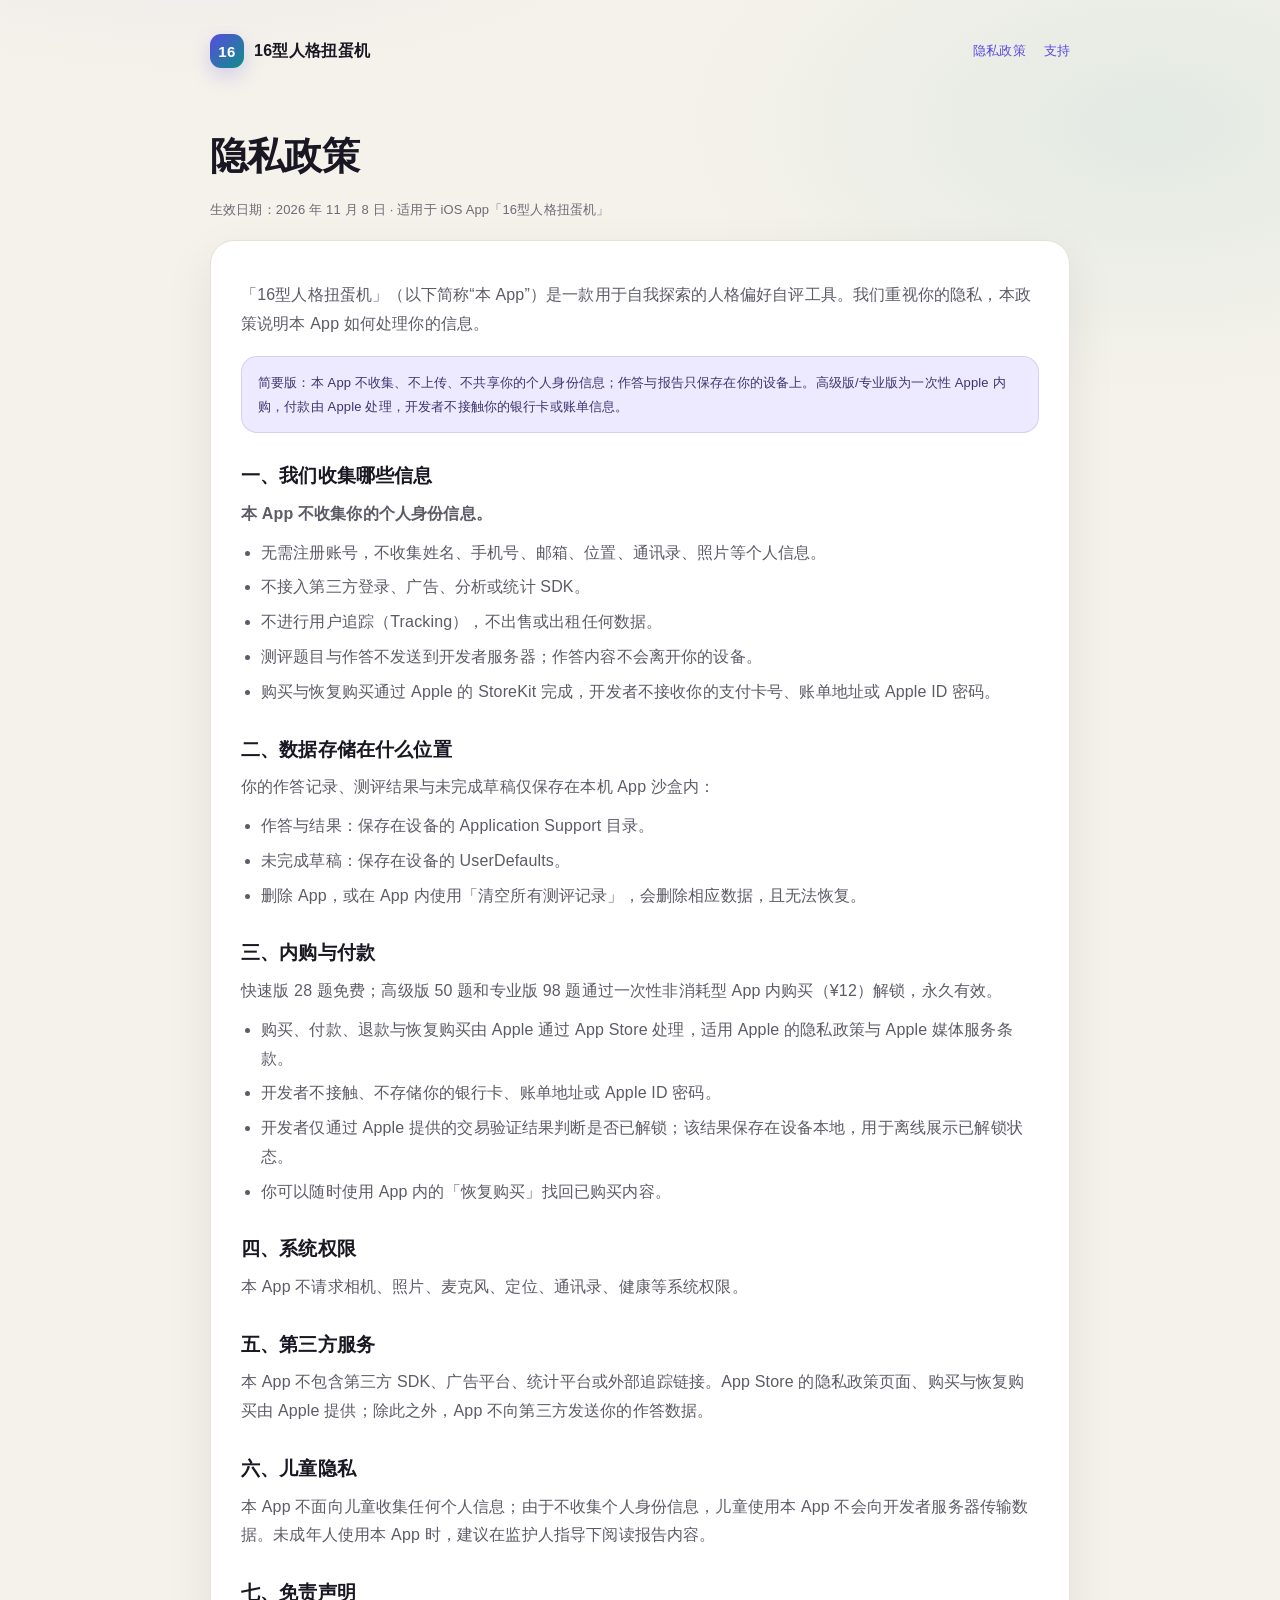
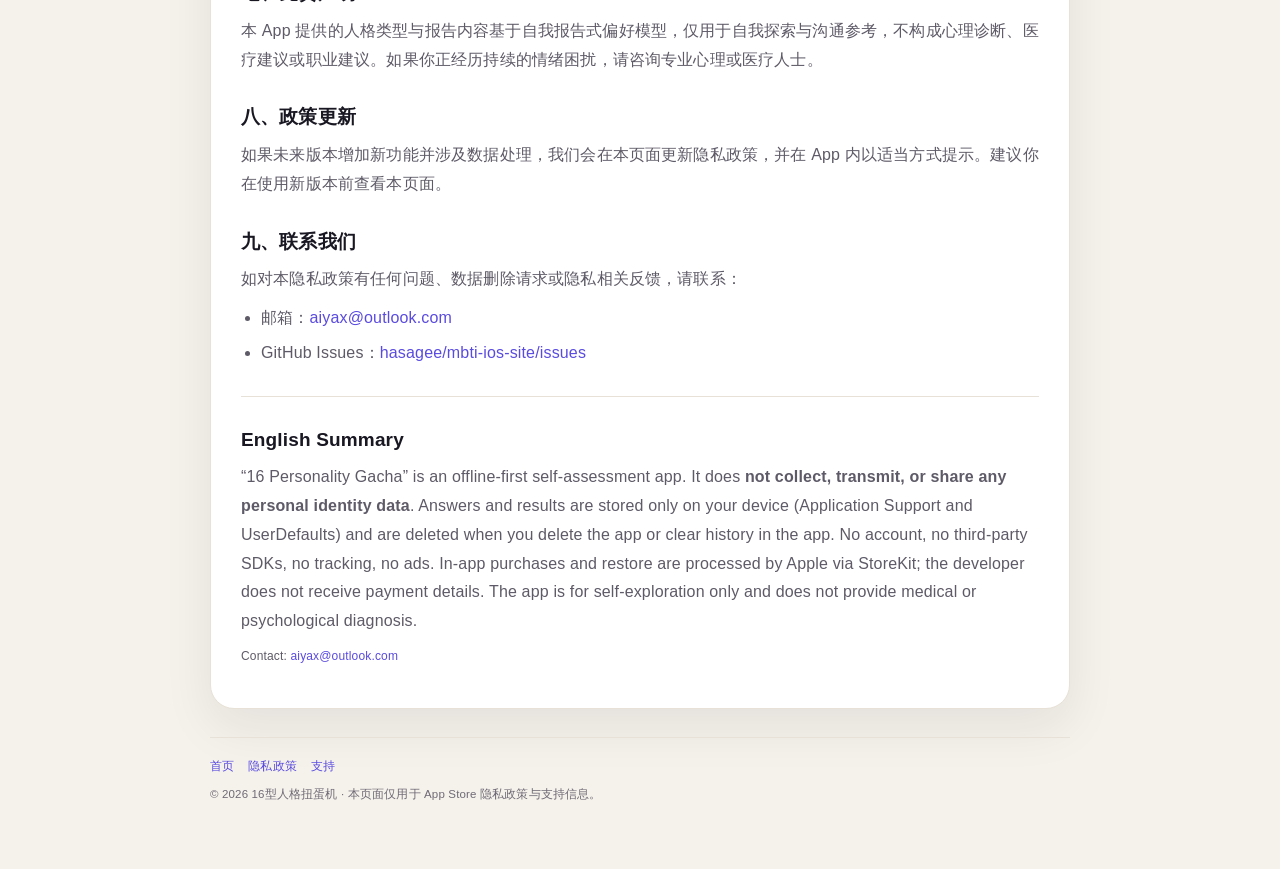
==== privacy.html @ 09a46897 "Add privacy policy and support pages" ====
<!DOCTYPE html>
<html lang="zh-CN">
<head>
  <meta charset="utf-8">
  <meta name="viewport" content="width=device-width, initial-scale=1">
  <meta name="color-scheme" content="light">
  <meta name="theme-color" content="#f5f2eb">
  <title>隐私政策 · 16型人格扭蛋机</title>
  <meta name="description" content="16型人格扭蛋机隐私政策：不收集个人信息，测评数据仅保存在本机，内购由 Apple 处理。">
  <link rel="canonical" href="https://hasagee.github.io/mbti-ios-site/privacy.html">
  <link rel="stylesheet" href="styles.css">
</head>
<body>
  <div class="wrap">
    <header class="topbar">
      <a class="brand" href="index.html">
        <span class="brand-mark">16</span>
        <span>16型人格扭蛋机</span>
      </a>
      <nav class="topbar-links" aria-label="页面导航">
        <a href="privacy.html" aria-current="page">隐私政策</a>
        <a href="support.html">支持</a>
      </nav>
    </header>

    <main>
      <div class="page-header">
        <h1>隐私政策</h1>
        <p>生效日期：2026 年 11 月 8 日 · 适用于 iOS App「16型人格扭蛋机」</p>
      </div>

      <article class="card-content">
        <p>「16型人格扭蛋机」（以下简称“本 App”）是一款用于自我探索的人格偏好自评工具。我们重视你的隐私，本政策说明本 App 如何处理你的信息。</p>

        <div class="note">
          简要版：本 App 不收集、不上传、不共享你的个人身份信息；作答与报告只保存在你的设备上。高级版/专业版为一次性 Apple 内购，付款由 Apple 处理，开发者不接触你的银行卡或账单信息。
        </div>

        <h2>一、我们收集哪些信息</h2>
        <p><strong>本 App 不收集你的个人身份信息。</strong></p>
        <ul>
          <li>无需注册账号，不收集姓名、手机号、邮箱、位置、通讯录、照片等个人信息。</li>
          <li>不接入第三方登录、广告、分析或统计 SDK。</li>
          <li>不进行用户追踪（Tracking），不出售或出租任何数据。</li>
          <li>测评题目与作答不发送到开发者服务器；作答内容不会离开你的设备。</li>
          <li>购买与恢复购买通过 Apple 的 StoreKit 完成，开发者不接收你的支付卡号、账单地址或 Apple ID 密码。</li>
        </ul>

        <h2>二、数据存储在什么位置</h2>
        <p>你的作答记录、测评结果与未完成草稿仅保存在本机 App 沙盒内：</p>
        <ul>
          <li>作答与结果：保存在设备的 Application Support 目录。</li>
          <li>未完成草稿：保存在设备的 UserDefaults。</li>
          <li>删除 App，或在 App 内使用「清空所有测评记录」，会删除相应数据，且无法恢复。</li>
        </ul>

        <h2>三、内购与付款</h2>
        <p>快速版 28 题免费；高级版 50 题和专业版 98 题通过一次性非消耗型 App 内购买（¥12）解锁，永久有效。</p>
        <ul>
          <li>购买、付款、退款与恢复购买由 Apple 通过 App Store 处理，适用 Apple 的隐私政策与 Apple 媒体服务条款。</li>
          <li>开发者不接触、不存储你的银行卡、账单地址或 Apple ID 密码。</li>
          <li>开发者仅通过 Apple 提供的交易验证结果判断是否已解锁；该结果保存在设备本地，用于离线展示已解锁状态。</li>
          <li>你可以随时使用 App 内的「恢复购买」找回已购买内容。</li>
        </ul>

        <h2>四、系统权限</h2>
        <p>本 App 不请求相机、照片、麦克风、定位、通讯录、健康等系统权限。</p>

        <h2>五、第三方服务</h2>
        <p>本 App 不包含第三方 SDK、广告平台、统计平台或外部追踪链接。App Store 的隐私政策页面、购买与恢复购买由 Apple 提供；除此之外，App 不向第三方发送你的作答数据。</p>

        <h2>六、儿童隐私</h2>
        <p>本 App 不面向儿童收集任何个人信息；由于不收集个人身份信息，儿童使用本 App 不会向开发者服务器传输数据。未成年人使用本 App 时，建议在监护人指导下阅读报告内容。</p>

        <h2>七、免责声明</h2>
        <p>本 App 提供的人格类型与报告内容基于自我报告式偏好模型，仅用于自我探索与沟通参考，不构成心理诊断、医疗建议或职业建议。如果你正经历持续的情绪困扰，请咨询专业心理或医疗人士。</p>

        <h2>八、政策更新</h2>
        <p>如果未来版本增加新功能并涉及数据处理，我们会在本页面更新隐私政策，并在 App 内以适当方式提示。建议你在使用新版本前查看本页面。</p>

        <h2>九、联系我们</h2>
        <p>如对本隐私政策有任何问题、数据删除请求或隐私相关反馈，请联系：</p>
        <ul>
          <li>邮箱：<a href="mailto:aiyax@outlook.com">aiyax@outlook.com</a></li>
          <li>GitHub Issues：<a href="https://github.com/hasagee/mbti-ios-site/issues">hasagee/mbti-ios-site/issues</a></li>
        </ul>

        <hr>

        <h2>English Summary</h2>
        <p>“16 Personality Gacha” is an offline-first self-assessment app. It does <strong>not collect, transmit, or share any personal identity data</strong>. Answers and results are stored only on your device (Application Support and UserDefaults) and are deleted when you delete the app or clear history in the app. No account, no third-party SDKs, no tracking, no ads. In-app purchases and restore are processed by Apple via StoreKit; the developer does not receive payment details. The app is for self-exploration only and does not provide medical or psychological diagnosis.</p>
        <p class="meta">Contact: <a href="mailto:aiyax@outlook.com">aiyax@outlook.com</a></p>
      </article>
    </main>

    <footer>
      <div class="footer-links">
        <a href="index.html">首页</a>
        <a href="privacy.html">隐私政策</a>
        <a href="support.html">支持</a>
      </div>
      <div>© 2026 16型人格扭蛋机 · 本页面仅用于 App Store 隐私政策与支持信息。</div>
    </footer>
  </div>
</body>
</html>
---- styles.css ----
:root {
  --bg: #f5f2eb;
  --bg-deep: #ede8de;
  --surface: #ffffff;
  --ink: #181722;
  --muted: #5e5a67;
  --tertiary: #6f6a76;
  --hairline: #e7e1d7;
  --accent: #5a4be0;
  --accent-soft: #ede9ff;
  --teal: #0e8f86;
  --radius: 24px;
  --shadow: 0 18px 50px rgba(24, 23, 34, 0.08);
}

* {
  box-sizing: border-box;
}

html {
  -webkit-text-size-adjust: 100%;
}

body {
  margin: 0;
  background:
    radial-gradient(900px 500px at 15% -10%, rgba(90, 75, 224, 0.10), transparent 65%),
    radial-gradient(800px 460px at 90% 5%, rgba(14, 143, 134, 0.08), transparent 60%),
    var(--bg);
  color: var(--ink);
  font-family: -apple-system, BlinkMacSystemFont, "SF Pro Text", "PingFang SC",
    "Hiragino Sans GB", "Microsoft YaHei", "Noto Sans SC", sans-serif;
  font-size: 16px;
  line-height: 1.8;
  letter-spacing: 0.01em;
}

a {
  color: var(--accent);
  text-decoration: none;
  text-underline-offset: 3px;
}

a:hover {
  text-decoration: underline;
}

.wrap {
  width: min(100% - 40px, 860px);
  margin: 0 auto;
  padding: 34px 0 64px;
}

.topbar {
  display: flex;
  align-items: center;
  justify-content: space-between;
  gap: 16px;
  margin-bottom: 28px;
}

.brand {
  display: inline-flex;
  align-items: center;
  gap: 10px;
  color: var(--ink);
  font-weight: 700;
  letter-spacing: 0.02em;
}

.brand-mark {
  display: grid;
  place-items: center;
  width: 34px;
  height: 34px;
  border-radius: 11px;
  background: linear-gradient(135deg, var(--accent), var(--teal));
  color: #fff;
  font-size: 15px;
  font-weight: 800;
  box-shadow: 0 8px 20px rgba(90, 75, 224, 0.22);
}

.topbar-links {
  display: flex;
  gap: 18px;
  font-size: 13px;
  color: var(--muted);
}

.hero {
  position: relative;
  overflow: hidden;
  padding: 34px 30px;
  border-radius: 32px;
  color: #fff;
  background:
    radial-gradient(500px 260px at 0% 0%, rgba(110, 82, 255, 0.55), transparent 70%),
    radial-gradient(420px 240px at 100% 100%, rgba(31, 175, 155, 0.38), transparent 70%),
    linear-gradient(135deg, #151226, #241b45 52%, #3b2a6b);
  box-shadow: var(--shadow);
}

.eyebrow {
  margin: 0 0 12px;
  color: rgba(255, 255, 255, 0.58);
  font-size: 11px;
  font-weight: 600;
  letter-spacing: 0.2em;
  text-transform: uppercase;
}

.hero h1 {
  margin: 0;
  font-size: clamp(32px, 6vw, 46px);
  line-height: 1.18;
  letter-spacing: -0.02em;
}

.hero p {
  margin: 14px 0 0;
  max-width: 34em;
  color: rgba(255, 255, 255, 0.68);
  font-size: 14px;
}

.hero-links {
  display: flex;
  flex-wrap: wrap;
  gap: 10px;
  margin-top: 24px;
}

.hero-links a {
  display: inline-flex;
  align-items: center;
  gap: 6px;
  padding: 9px 16px;
  border: 1px solid rgba(255, 255, 255, 0.18);
  border-radius: 999px;
  color: #fff;
  font-size: 13px;
  font-weight: 600;
  background: rgba(255, 255, 255, 0.08);
  backdrop-filter: blur(10px);
}

.hero-links a:hover {
  text-decoration: none;
  background: rgba(255, 255, 255, 0.14);
}

.grid {
  display: grid;
  grid-template-columns: repeat(3, minmax(0, 1fr));
  gap: 14px;
  margin-top: 18px;
}

.card {
  padding: 20px;
  border: 1px solid var(--hairline);
  border-radius: 22px;
  background: rgba(255, 255, 255, 0.9);
  box-shadow: 0 8px 28px rgba(24, 23, 34, 0.04);
}

.card h2,
.card h3 {
  margin: 0 0 8px;
  font-size: 15px;
  line-height: 1.4;
}

.card p {
  margin: 0;
  color: var(--muted);
  font-size: 12.5px;
  line-height: 1.7;
}

.card a {
  display: inline-block;
  margin-top: 10px;
  font-size: 12.5px;
  font-weight: 600;
}

.page-header {
  padding: 26px 0 18px;
}

.page-header h1 {
  margin: 0 0 8px;
  font-size: clamp(28px, 5vw, 38px);
  letter-spacing: -0.02em;
}

.page-header p {
  margin: 0;
  color: var(--tertiary);
  font-size: 13px;
}

.card-content {
  padding: 30px;
  border: 1px solid var(--hairline);
  border-radius: var(--radius);
  background: var(--surface);
  box-shadow: var(--shadow);
}

.card-content h2 {
  margin: 30px 0 10px;
  font-size: 19px;
  line-height: 1.4;
}

.card-content h2:first-child {
  margin-top: 0;
}

.card-content h3 {
  margin: 22px 0 8px;
  font-size: 15px;
}

.card-content p {
  margin: 10px 0;
  color: var(--muted);
}

.card-content ul {
  margin: 10px 0;
  padding-left: 1.25em;
  color: var(--muted);
}

.card-content li {
  margin: 6px 0;
}

.note {
  margin: 18px 0;
  padding: 14px 16px;
  border: 1px solid rgba(90, 75, 224, 0.16);
  border-radius: 16px;
  background: var(--accent-soft);
  color: #3f356f;
  font-size: 13px;
}

.meta {
  color: var(--tertiary);
  font-size: 12px;
}

hr {
  margin: 28px 0;
  border: 0;
  border-top: 1px solid var(--hairline);
}

footer {
  margin-top: 28px;
  padding-top: 18px;
  border-top: 1px solid var(--hairline);
  color: var(--tertiary);
  font-size: 11.5px;
}

footer .footer-links {
  display: flex;
  flex-wrap: wrap;
  gap: 14px;
  margin-bottom: 8px;
}

@media (max-width: 720px) {
  .wrap {
    width: min(100% - 28px, 860px);
    padding-top: 22px;
  }

  .topbar {
    margin-bottom: 18px;
  }

  .topbar-links {
    gap: 12px;
    font-size: 12px;
  }

  .hero {
    padding: 26px 22px;
    border-radius: 26px;
  }

  .grid {
    grid-template-columns: 1fr;
  }

  .card-content {
    padding: 22px 20px;
    border-radius: 20px;
  }
}
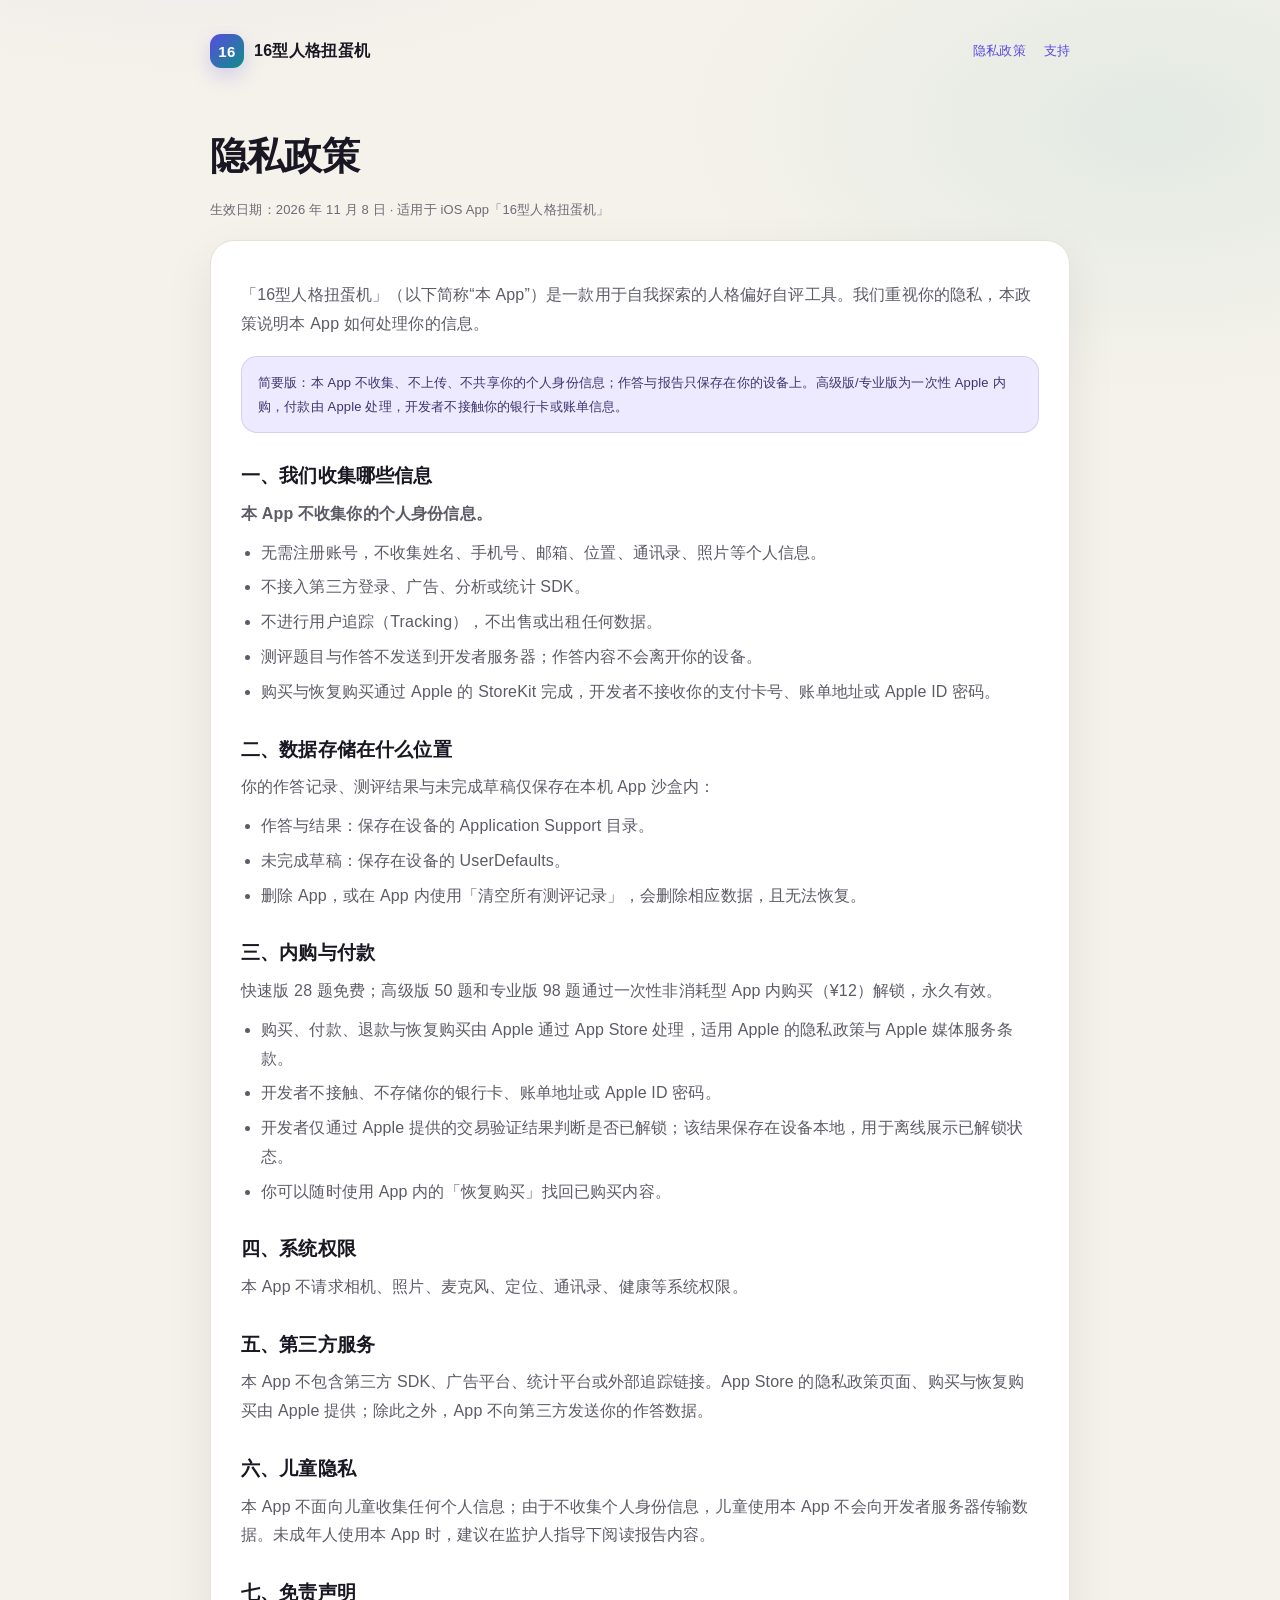
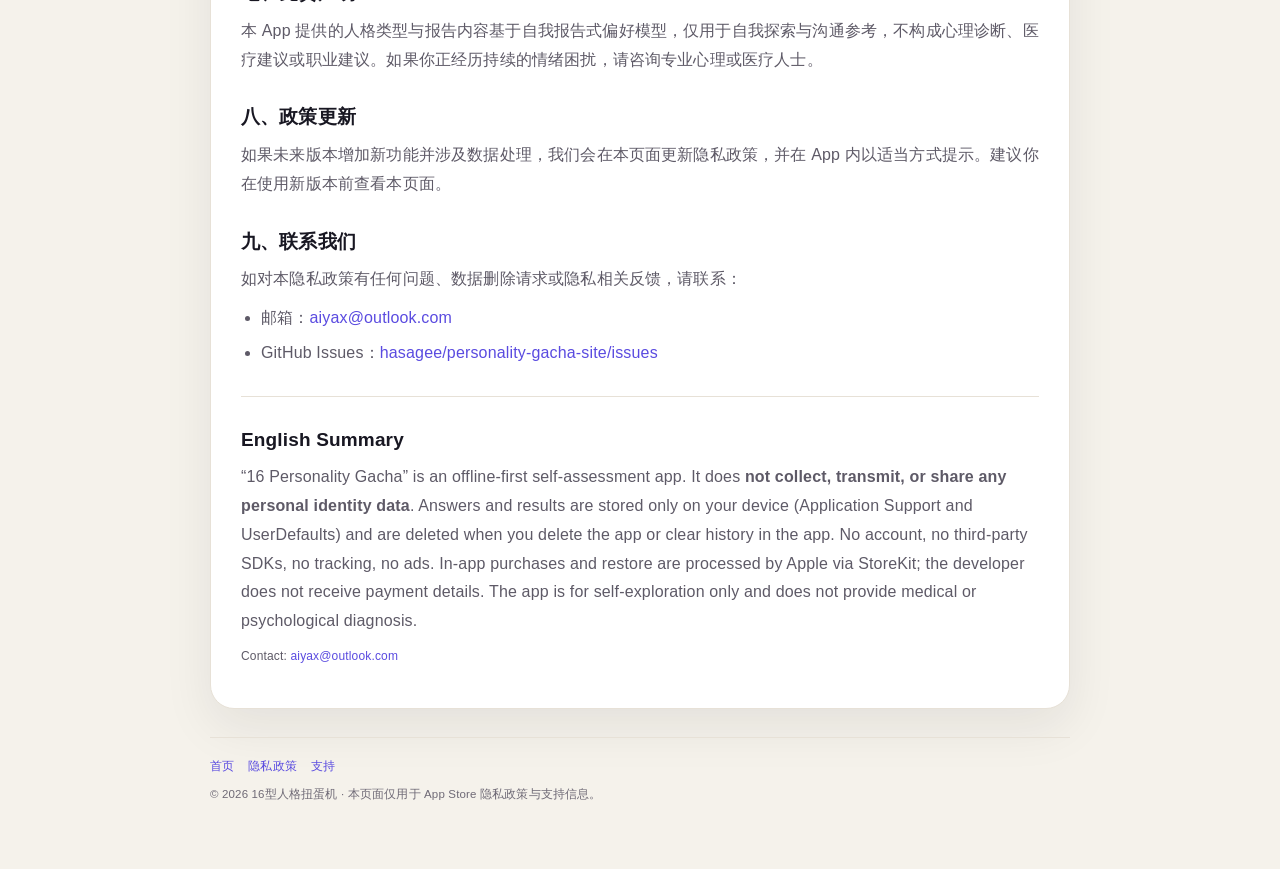
==== commit 6f23653f: "Update site URLs after repository rename" ====
--- a/privacy.html
+++ b/privacy.html
@@ -7,7 +7,7 @@
   <meta name="theme-color" content="#f5f2eb">
   <title>隐私政策 · 16型人格扭蛋机</title>
   <meta name="description" content="16型人格扭蛋机隐私政策：不收集个人信息，测评数据仅保存在本机，内购由 Apple 处理。">
-  <link rel="canonical" href="https://hasagee.github.io/mbti-ios-site/privacy.html">
+  <link rel="canonical" href="https://hasagee.github.io/personality-gacha-site/privacy.html">
   <link rel="stylesheet" href="styles.css">
 </head>
 <body>
@@ -82,7 +82,7 @@
         <p>如对本隐私政策有任何问题、数据删除请求或隐私相关反馈，请联系：</p>
         <ul>
           <li>邮箱：<a href="mailto:aiyax@outlook.com">aiyax@outlook.com</a></li>
-          <li>GitHub Issues：<a href="https://github.com/hasagee/mbti-ios-site/issues">hasagee/mbti-ios-site/issues</a></li>
+          <li>GitHub Issues：<a href="https://github.com/hasagee/personality-gacha-site/issues">hasagee/personality-gacha-site/issues</a></li>
         </ul>
 
         <hr>
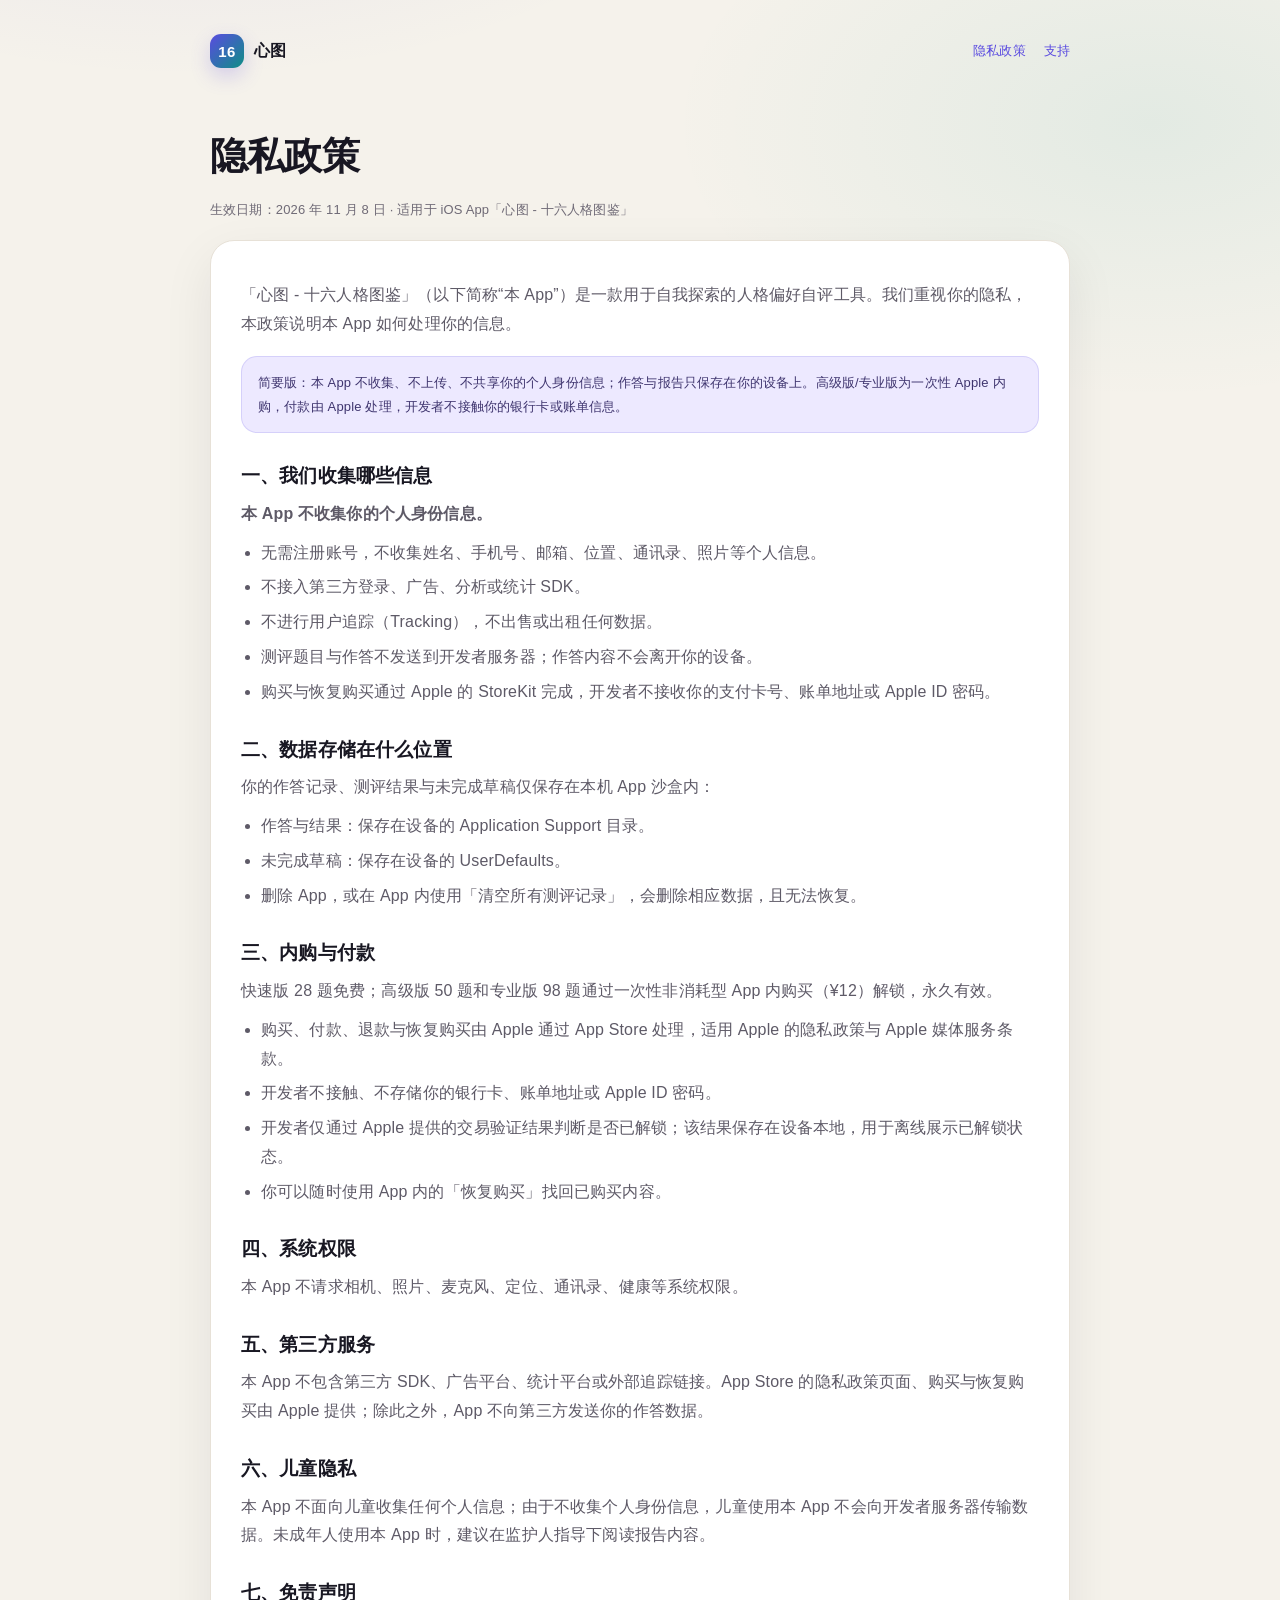
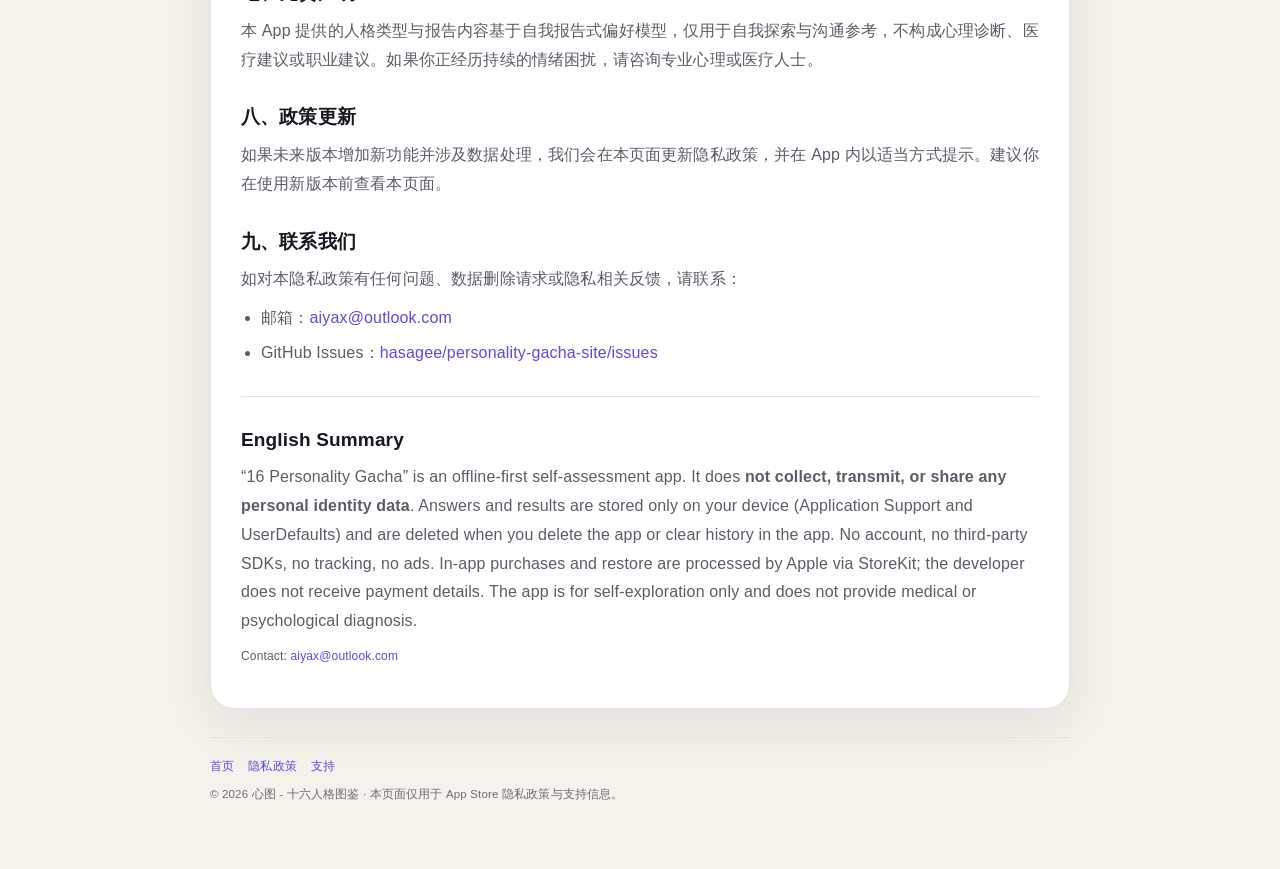
==== commit 46b8dbe4: "Rebrand site as 心图 - 十六人格图鉴" ====
--- a/privacy.html
+++ b/privacy.html
@@ -5,8 +5,8 @@
   <meta name="viewport" content="width=device-width, initial-scale=1">
   <meta name="color-scheme" content="light">
   <meta name="theme-color" content="#f5f2eb">
-  <title>隐私政策 · 16型人格扭蛋机</title>
-  <meta name="description" content="16型人格扭蛋机隐私政策：不收集个人信息，测评数据仅保存在本机，内购由 Apple 处理。">
+  <title>心图 - 十六人格图鉴 · 隐私政策</title>
+  <meta name="description" content="心图 - 十六人格图鉴隐私政策：不收集个人信息，测评数据仅保存在本机，内购由 Apple 处理。">
   <link rel="canonical" href="https://hasagee.github.io/personality-gacha-site/privacy.html">
   <link rel="stylesheet" href="styles.css">
 </head>
@@ -15,7 +15,7 @@
     <header class="topbar">
       <a class="brand" href="index.html">
         <span class="brand-mark">16</span>
-        <span>16型人格扭蛋机</span>
+        <span>心图</span>
       </a>
       <nav class="topbar-links" aria-label="页面导航">
         <a href="privacy.html" aria-current="page">隐私政策</a>
@@ -26,11 +26,11 @@
     <main>
       <div class="page-header">
         <h1>隐私政策</h1>
-        <p>生效日期：2026 年 11 月 8 日 · 适用于 iOS App「16型人格扭蛋机」</p>
+        <p>生效日期：2026 年 11 月 8 日 · 适用于 iOS App「心图 - 十六人格图鉴」</p>
       </div>
 
       <article class="card-content">
-        <p>「16型人格扭蛋机」（以下简称“本 App”）是一款用于自我探索的人格偏好自评工具。我们重视你的隐私，本政策说明本 App 如何处理你的信息。</p>
+        <p>「心图 - 十六人格图鉴」（以下简称“本 App”）是一款用于自我探索的人格偏好自评工具。我们重视你的隐私，本政策说明本 App 如何处理你的信息。</p>
 
         <div class="note">
           简要版：本 App 不收集、不上传、不共享你的个人身份信息；作答与报告只保存在你的设备上。高级版/专业版为一次性 Apple 内购，付款由 Apple 处理，开发者不接触你的银行卡或账单信息。
@@ -99,7 +99,7 @@
         <a href="privacy.html">隐私政策</a>
         <a href="support.html">支持</a>
       </div>
-      <div>© 2026 16型人格扭蛋机 · 本页面仅用于 App Store 隐私政策与支持信息。</div>
+      <div>© 2026 心图 - 十六人格图鉴 · 本页面仅用于 App Store 隐私政策与支持信息。</div>
     </footer>
   </div>
 </body>
